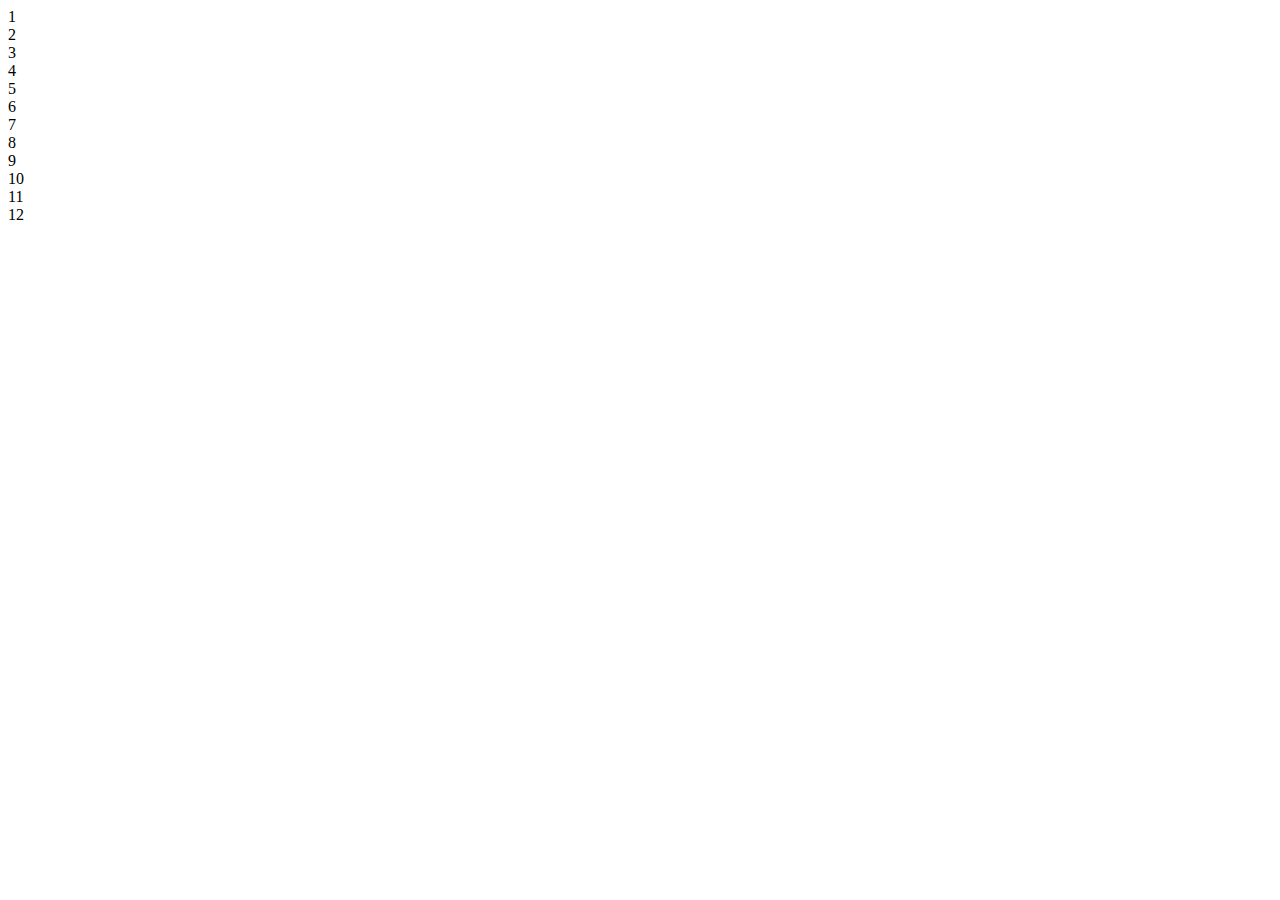
==== Analog_clock/index.html @ f08b02ce "adds html file" ====
<!DOCTYPE html>
<html lang="en">
<head>
    <meta charset="UTF-8">
    <meta http-equiv="X-UA-Compatible" content="IE=edge">
    <meta name="viewport" content="width=device-width, initial-scale=1.0">
    <link rel="stylesjeet" href="style.css/>

    <title>Analog Clock</title>
</head>
<body>
    <div class="container">
        <div class="hand hour"></div>
        <div class="hand minute"></div>
        <div class="hand second"></div>

        <div class="number number1">
            <div class="undo" >1</div>
        </div>

        <div class="number number2">
            <div class="undo" >2</div>
        </div>

        <div class="number number3">
            <div class="undo" >3</div>
        </div>

        <div class="number number4">
            <div class="undo" >4</div>
        </div>
        
        <div class="number number5">
            <div class="undo" >5</div>
        </div>  

        <div class="number number6">
            <div class="undo" >6</div>
        </div>

        <div class="number number7">
            <div class="undo" >7</div> 
        </div>

        <div class="number number8">
            <div class="undo" >8</div>
        </div>  

        <div class="number number9">
            <div class="undo" >9</div>
        </div>

        <div class="number number10">
            <div class="undo" >10</div>
        </div>  

        <div class="number number11">
            <div class="undo" >11</div>
        </div>

        <div class="number number12">
            12
        </div>
    </div>

    <script src="./script.js" type="text/javascript"></script>
</body>
</html>
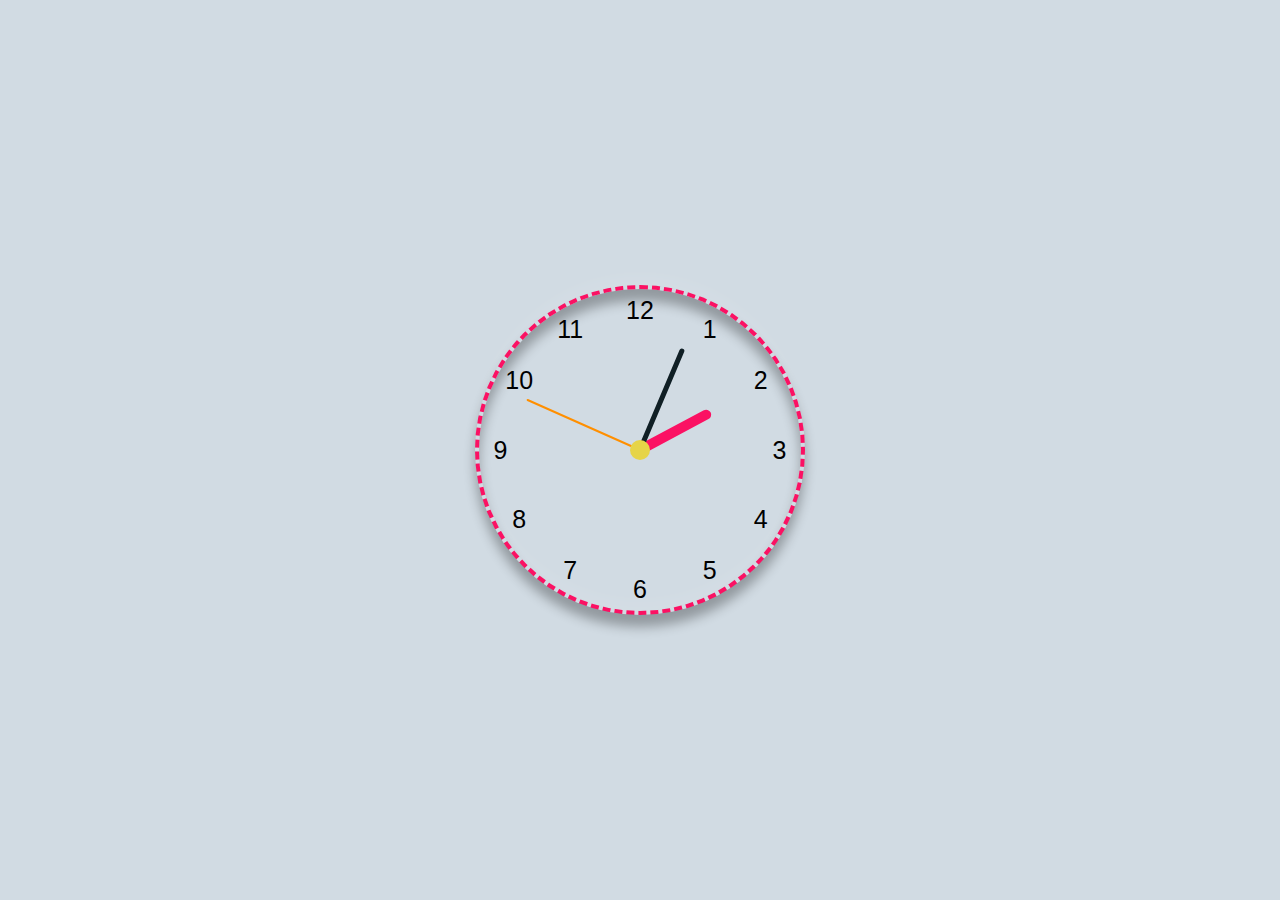
==== commit c854a4ef: "adds all files" ====
--- a/Analog_clock/index.html
+++ b/Analog_clock/index.html
@@ -1,68 +1,51 @@
 <!DOCTYPE html>
 <html lang="en">
-<head>
-    <meta charset="UTF-8">
-    <meta http-equiv="X-UA-Compatible" content="IE=edge">
-    <meta name="viewport" content="width=device-width, initial-scale=1.0">
-    <link rel="stylesjeet" href="style.css/>
-
+  <head>
+    <meta charset="UTF-8" />
+    <meta name="viewport" content="width=device-width, initial-scale=1.0" />
     <title>Analog Clock</title>
-</head>
-<body>
+    <link rel="stylesheet" href="./style.css" type="text/css" />
+  </head>
+  <body>
     <div class="container">
-        <div class="hand hour"></div>
-        <div class="hand minute"></div>
-        <div class="hand second"></div>
-
-        <div class="number number1">
-            <div class="undo" >1</div>
-        </div>
-
-        <div class="number number2">
-            <div class="undo" >2</div>
-        </div>
-
-        <div class="number number3">
-            <div class="undo" >3</div>
-        </div>
-
-        <div class="number number4">
-            <div class="undo" >4</div>
-        </div>
-        
-        <div class="number number5">
-            <div class="undo" >5</div>
-        </div>  
-
-        <div class="number number6">
-            <div class="undo" >6</div>
-        </div>
-
-        <div class="number number7">
-            <div class="undo" >7</div> 
-        </div>
-
-        <div class="number number8">
-            <div class="undo" >8</div>
-        </div>  
-
-        <div class="number number9">
-            <div class="undo" >9</div>
-        </div>
-
-        <div class="number number10">
-            <div class="undo" >10</div>
-        </div>  
-
-        <div class="number number11">
-            <div class="undo" >11</div>
-        </div>
-
-        <div class="number number12">
-            12
-        </div>
+      <div class="hand hour"></div>
+      <div class="hand minute"></div>
+      <div class="hand second"></div>
+      <div class="number number1">
+        <div class="undo">1</div>
     </div>
-
+      <div class="number number2">
+        <div class="undo">2</div>
+    </div>
+      <div class="number number3">
+        <div class="undo">3</div>
+    </div>
+      <div class="number number4">
+        <div class="undo">4</div>
+    </div>
+      <div class="number number5">
+        <div class="undo">5</div>
+    </div>
+      <div class="number number6">
+        <div class="undo">6</div>
+    </div>
+      <div class="number number7">
+        <div class="undo">7</div>
+    </div>
+      <div class="number number8">
+        <div class="undo">8</div>
+    </div>
+      <div class="number number9">
+        <div class="undo">9</div>
+    </div>
+      <div class="number number10">
+        <div class="undo">10</div>
+    </div>
+      <div class="number number11">
+        <div class="undo">11</div>
+    </div>
+      <div class="number number12">12</div>
+    </div>
     <script src="./script.js" type="text/javascript"></script>
-</body>
+  </body>
 </html>--- a/Analog_clock/style.css
+++ b/Analog_clock/style.css
@@ -0,0 +1,132 @@
+* {
+  margin: 0;
+  padding: 0;
+  box-sizing: border-box;
+}
+*::before,
+*::after {
+  box-sizing: border-box;
+}
+html,
+body {
+  font-size: 10px;
+  font-family: "lato", Arial, sans-serif;
+}
+body {
+  background: #d1dbe3;
+  min-height: 100vh;
+  display: flex;
+  justify-content: center;
+  align-items: center;
+}
+.container {
+  width: 33rem;
+  height: 33rem;
+  background: #d1dbe3;
+  border-radius: 50%;
+  position: relative; /*so that i can postition inside divs relative to the container*/
+  box-shadow: 0 -1.2em 1.2em rgba(255, 255, 255, 0.06),
+    inset 0 -1.2em 1.2em rgba(255, 255, 255, 0.06),
+    0 1.2em 1.2em rgba(0, 0, 0, 0.3), inset 0 1.2em 1.2em rgba(0, 0, 0, 0.3);
+  border: 0.4rem dashed #fb1163;  
+}
+.container .number {
+  --rotateAngle: 0;
+  position: absolute;
+  width: 100%;
+  height: 100%;
+  text-align: center;
+  transform: rotate(var(--rotateAngle));
+  font-size: 2.5rem;
+  padding: 0.7rem;
+}
+.container .number1 {
+  --rotateAngle: 30deg;
+}
+.container .number2 {
+  --rotateAngle: 60deg;
+}
+.container .number3 {
+  --rotateAngle: 90deg;
+}
+.container .number4 {
+  --rotateAngle: 120deg;
+}
+.container .number5 {
+  --rotateAngle: 150deg;
+}
+.container .number6 {
+  --rotateAngle: 180deg;
+}
+.container .number7 {
+  --rotateAngle: 210deg;
+}
+.container .number8 {
+  --rotateAngle: 240deg;
+}
+.container .number9 {
+  --rotateAngle: 270deg;
+}
+.container .number10 {
+  --rotateAngle: 300deg;
+}
+.container .number11 {
+  --rotateAngle: 330deg;
+}
+
+.container .number .undo {
+    --undoAngle : 0;
+    transform: rotate(var(--undoAngle));
+}
+.container .number1 .undo { --undoAngle : -30deg; }
+.container .number2 .undo { --undoAngle : -60deg; }
+.container .number3 .undo { --undoAngle : -90deg; }
+.container .number4 .undo { --undoAngle : -120deg; }
+.container .number5 .undo { --undoAngle : -150deg; }
+.container .number6 .undo { --undoAngle : -180deg; }
+.container .number7 .undo { --undoAngle : -210deg; }
+.container .number8 .undo { --undoAngle : -240deg; }
+.container .number9 .undo { --undoAngle : -270deg; }
+.container .number10 .undo { --undoAngle : -300deg; }
+.container .number11 .undo { --undoAngle : -330deg; }
+
+.container .hand {
+  background-color: black;
+  width: 10px;
+  height: 40px;
+  position: absolute;
+  bottom: 50%;
+  left: 50%;
+  /*transform: translateX(-50%); translate the object backwards 50% of its width*/
+  transform-origin: bottom;
+  z-index: 10; /*so that hand always comes on the top of numbers*/
+  border-top-left-radius: 1rem;
+  border-top-right-radius: 1rem;
+}
+.container .hour {
+  width: 1rem;
+  height: 8rem;
+  background-color: #fb1163;
+}
+.container .minute {
+  width: 0.5rem;
+  height: 11rem;
+  background-color: #101f25;
+}
+.container .second {
+  width: 0.2rem;
+  height: 12.4rem;
+  background-color: #ff8f00;
+}
+.container::after {
+  content: "";
+  position: absolute;
+  background-color: #e6d447;
+  z-index: 11;
+  width: 2rem;
+  height: 2rem;
+  top: 50%;
+  left: 50%;
+  transform: translate(-50%, -50%);
+  border-radius: 50%;
+}